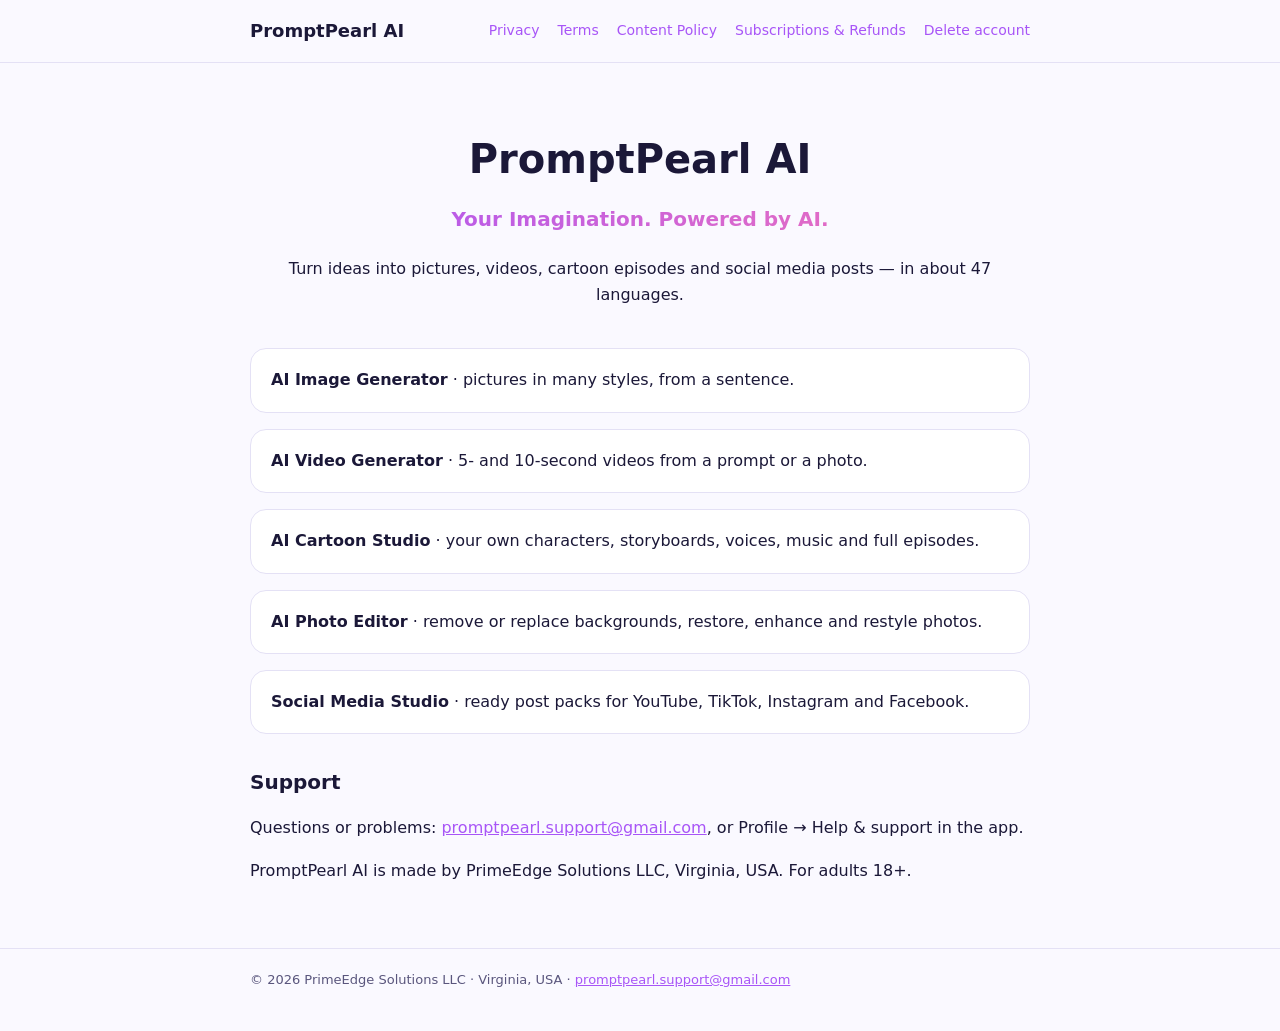
==== index.html @ a3b6987b "PromptPearl website and legal pages" ====
<!doctype html>
<html lang="en"><head><meta charset="utf-8"><meta name="viewport" content="width=device-width,initial-scale=1">
<title>Your Imagination. Powered by AI. · PromptPearl AI</title><meta name="description" content="PromptPearl AI turns your ideas into pictures, videos, cartoons and social posts.">
<link rel="stylesheet" href="style.css"></head>
<body><header><div class="wrap"><nav><a class="brand" href="index.html">PromptPearl AI</a><a href="privacy.html">Privacy</a><a href="terms.html">Terms</a><a href="content-policy.html">Content Policy</a><a href="subscriptions.html">Subscriptions & Refunds</a><a href="delete-account.html">Delete account</a></nav></div></header>
<main><div class="wrap">
<div class="hero">
<h1>PromptPearl AI</h1>
<p class="tag">Your Imagination. Powered by AI.</p>
<p>Turn ideas into pictures, videos, cartoon episodes and social media posts — in about 47 languages.</p>
</div>

<div class="card"><b>AI Image Generator</b> · pictures in many styles, from a sentence.</div>
<div class="card"><b>AI Video Generator</b> · 5- and 10-second videos from a prompt or a photo.</div>
<div class="card"><b>AI Cartoon Studio</b> · your own characters, storyboards, voices, music and full episodes.</div>
<div class="card"><b>AI Photo Editor</b> · remove or replace backgrounds, restore, enhance and restyle photos.</div>
<div class="card"><b>Social Media Studio</b> · ready post packs for YouTube, TikTok, Instagram and Facebook.</div>

<h2>Support</h2>
<p>Questions or problems: <a href="mailto:promptpearl.support@gmail.com">promptpearl.support@gmail.com</a>, or Profile → Help &amp; support in the app.</p>
<p>PromptPearl AI is made by PrimeEdge Solutions LLC, Virginia, USA. For adults 18+.</p>

</div></main>
<footer><div class="wrap">© 2026 PrimeEdge Solutions LLC · Virginia, USA · <a href="mailto:promptpearl.support@gmail.com">promptpearl.support@gmail.com</a></div></footer>
</body></html>
---- style.css ----
:root{--bg:#0d0b26;--card:#17143a;--text:#ecebf8;--muted:#b4b1d6;--accent:#a855f7;--pink:#f472b6;--line:#2b2760}
@media (prefers-color-scheme: light){:root{--bg:#faf9ff;--card:#ffffff;--text:#1b1838;--muted:#5a567d;--line:#e4e1f5}}
*{box-sizing:border-box}
body{margin:0;background:var(--bg);color:var(--text);font:16px/1.65 system-ui,-apple-system,"Segoe UI",Roboto,sans-serif}
a{color:var(--accent)}
header{border-bottom:1px solid var(--line)}
.wrap{max-width:820px;margin:0 auto;padding:0 20px}
nav{display:flex;flex-wrap:wrap;gap:6px 18px;align-items:center;padding:16px 0}
nav .brand{font-weight:800;font-size:18px;color:var(--text);text-decoration:none;margin-right:auto}
nav a{text-decoration:none;font-size:14px}
main{padding:32px 0 48px}
h1{font-size:30px;line-height:1.2;margin:0 0 6px}
h2{font-size:20px;margin:32px 0 8px}
.meta{color:var(--muted);font-size:14px;margin-bottom:24px}
.card{background:var(--card);border:1px solid var(--line);border-radius:16px;padding:18px 20px;margin:16px 0}
table{border-collapse:collapse;width:100%;font-size:14px}
th,td{text-align:left;padding:8px 10px;border-bottom:1px solid var(--line);vertical-align:top}
.hero{text-align:center;padding:40px 0 8px}
.hero h1{font-size:40px}
.tag{background:linear-gradient(90deg,var(--accent),var(--pink));-webkit-background-clip:text;background-clip:text;color:transparent;font-weight:700;font-size:20px}
footer{border-top:1px solid var(--line);color:var(--muted);font-size:13px;padding:20px 0 40px}
ul{padding-left:22px}
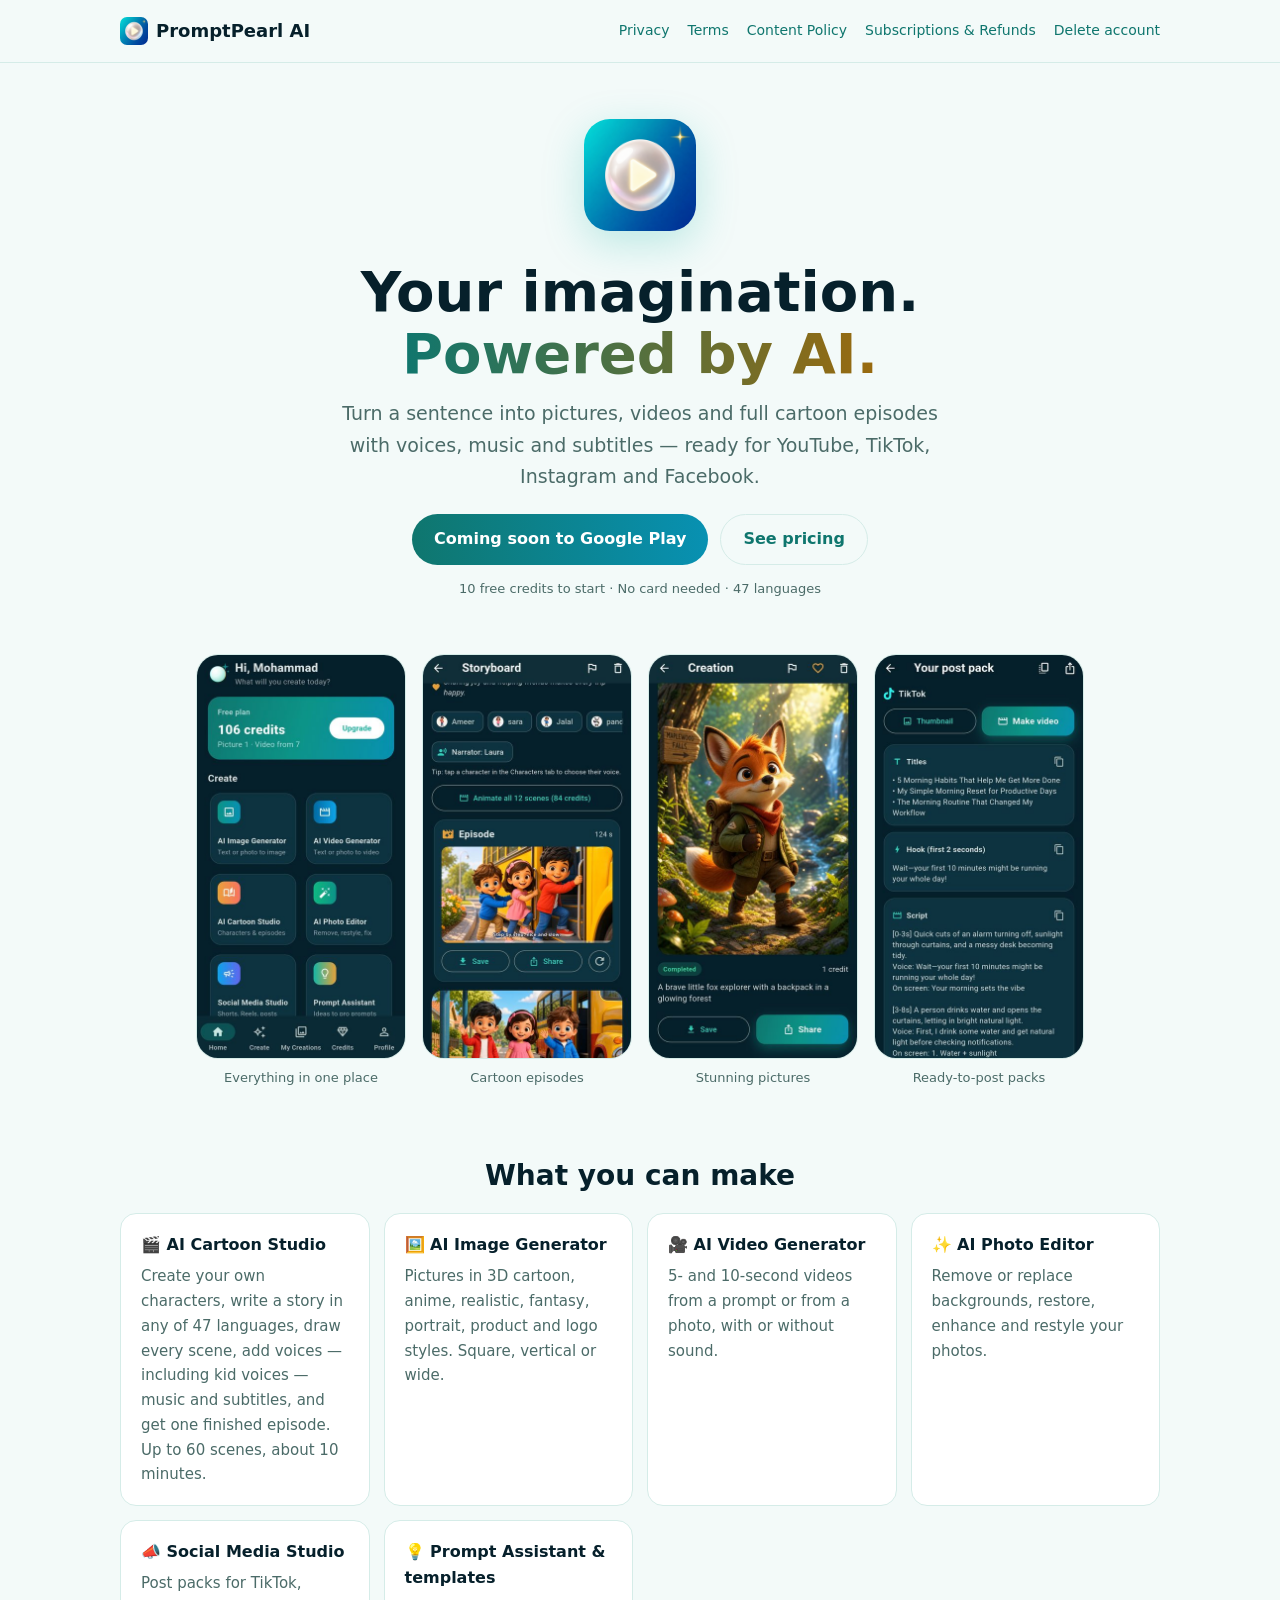
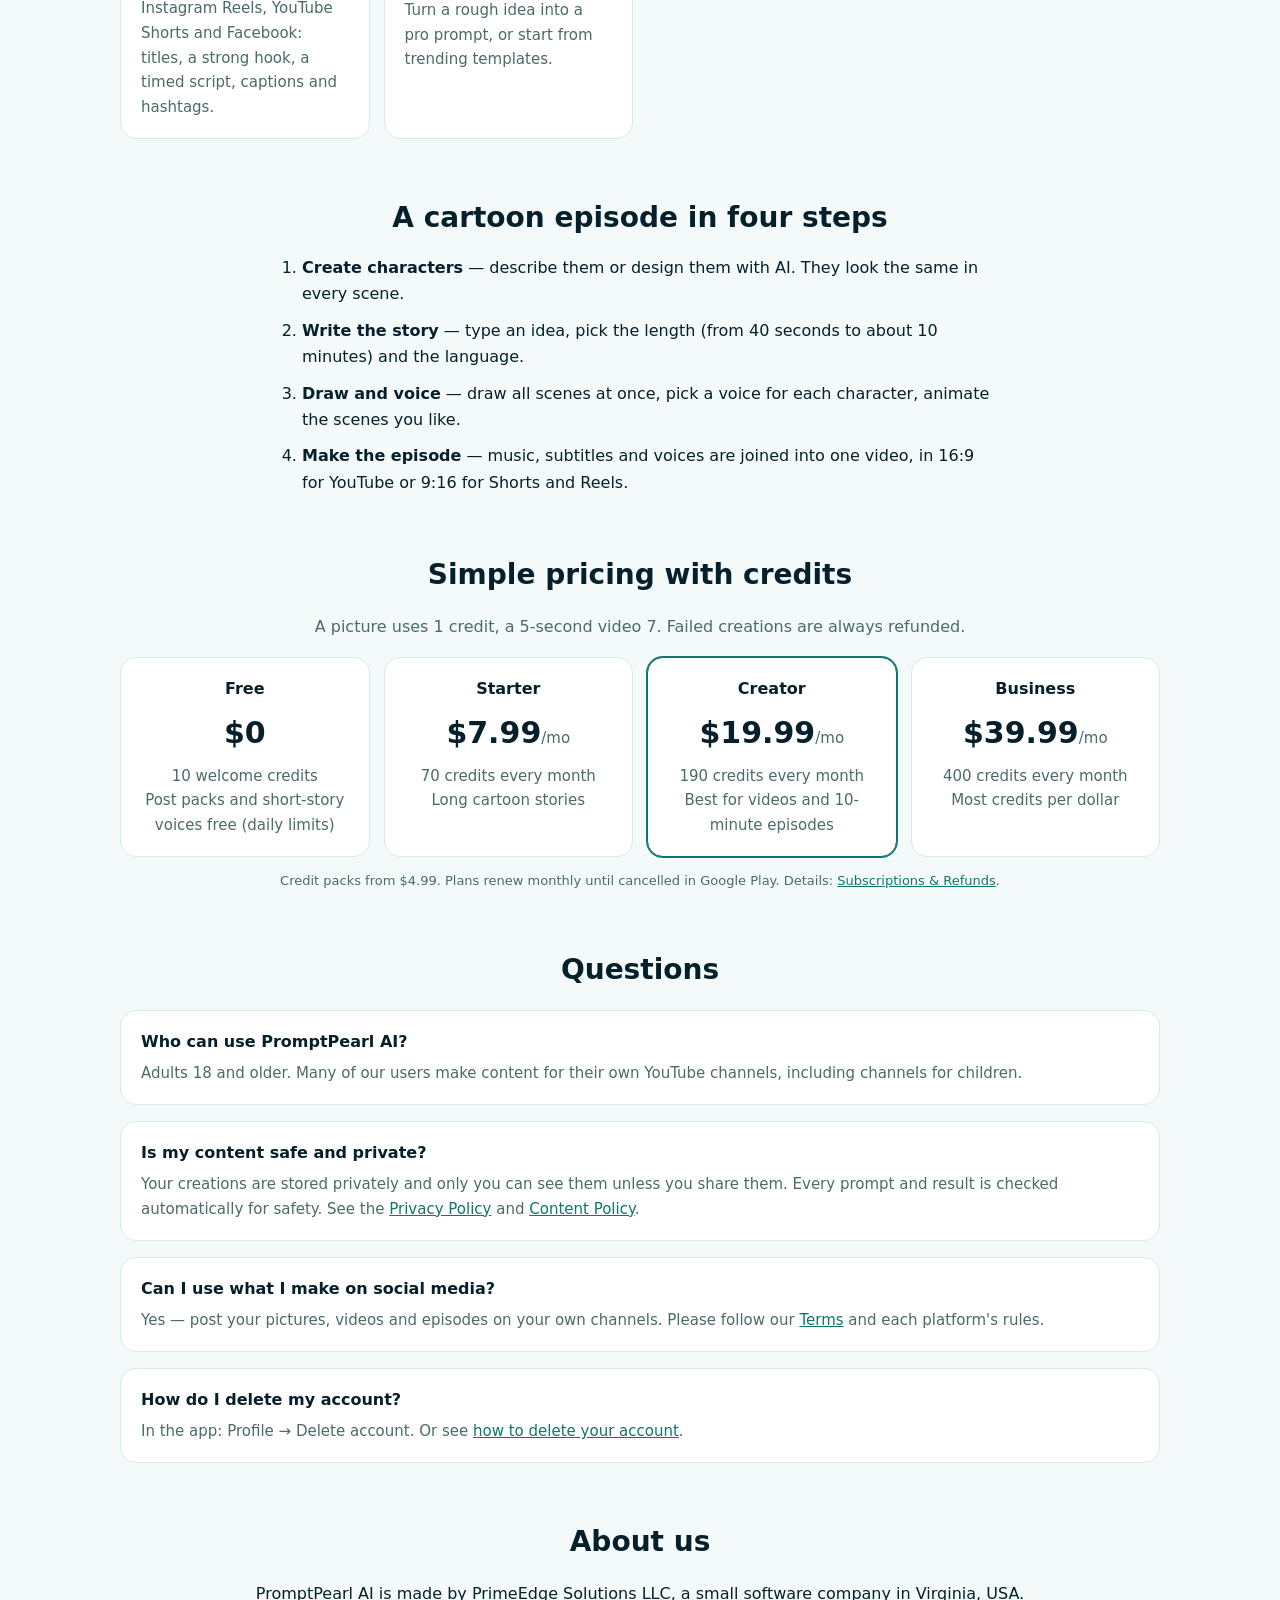
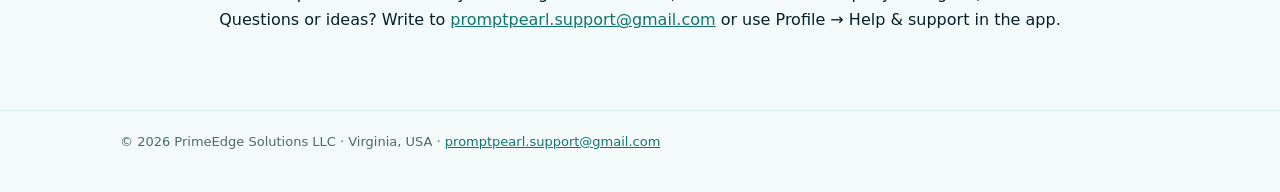
==== commit 3c768168: "New home page" ====
--- a/index.html
+++ b/index.html
@@ -1,24 +1,73 @@
 <!doctype html>
 <html lang="en"><head><meta charset="utf-8"><meta name="viewport" content="width=device-width,initial-scale=1">
-<title>Your Imagination. Powered by AI. · PromptPearl AI</title><meta name="description" content="PromptPearl AI turns your ideas into pictures, videos, cartoons and social posts.">
-<link rel="stylesheet" href="style.css"></head>
-<body><header><div class="wrap"><nav><a class="brand" href="index.html">PromptPearl AI</a><a href="privacy.html">Privacy</a><a href="terms.html">Terms</a><a href="content-policy.html">Content Policy</a><a href="subscriptions.html">Subscriptions & Refunds</a><a href="delete-account.html">Delete account</a></nav></div></header>
+<title>Pictures, videos and cartoon episodes with AI · PromptPearl AI</title><meta name="description" content="PromptPearl AI turns your ideas into pictures, videos, cartoon episodes with voices and music, and ready-to-post social media packs — in 47 languages.">
+<link rel="icon" href="img/favicon.png"><link rel="stylesheet" href="style.css"></head>
+<body class="home"><header><div class="wrap"><nav><a class="brand" href="index.html"><img src="img/favicon.png" alt="" width="28" height="28">PromptPearl AI</a><a href="privacy.html">Privacy</a><a href="terms.html">Terms</a><a href="content-policy.html">Content Policy</a><a href="subscriptions.html">Subscriptions & Refunds</a><a href="delete-account.html">Delete account</a></nav></div></header>
 <main><div class="wrap">
-<div class="hero">
-<h1>PromptPearl AI</h1>
-<p class="tag">Your Imagination. Powered by AI.</p>
-<p>Turn ideas into pictures, videos, cartoon episodes and social media posts — in about 47 languages.</p>
-</div>
+<section class="hero">
+  <img class="logo" src="img/logo.png" alt="PromptPearl AI logo" width="112" height="112">
+  <h1>Your imagination.<br><span class="tag">Powered by AI.</span></h1>
+  <p class="lead">Turn a sentence into pictures, videos and full cartoon episodes with voices, music and subtitles — ready for YouTube, TikTok, Instagram and Facebook.</p>
+  <div class="cta">
+    <span class="badge-soon">Coming soon to Google Play</span>
+    <a class="btn-ghost" href="#pricing">See pricing</a>
+  </div>
+  <p class="small">10 free credits to start · No card needed · 47 languages</p>
+</section>
 
-<div class="card"><b>AI Image Generator</b> · pictures in many styles, from a sentence.</div>
-<div class="card"><b>AI Video Generator</b> · 5- and 10-second videos from a prompt or a photo.</div>
-<div class="card"><b>AI Cartoon Studio</b> · your own characters, storyboards, voices, music and full episodes.</div>
-<div class="card"><b>AI Photo Editor</b> · remove or replace backgrounds, restore, enhance and restyle photos.</div>
-<div class="card"><b>Social Media Studio</b> · ready post packs for YouTube, TikTok, Instagram and Facebook.</div>
+<section class="shots" aria-label="App screenshots">
+  <figure><img src="img/home.jpg" alt="PromptPearl AI home screen with all creation tools" loading="lazy"><figcaption>Everything in one place</figcaption></figure>
+  <figure><img src="img/episode.jpg" alt="A finished cartoon episode with subtitles" loading="lazy"><figcaption>Cartoon episodes</figcaption></figure>
+  <figure><img src="img/creation.jpg" alt="An AI picture of a fox explorer" loading="lazy"><figcaption>Stunning pictures</figcaption></figure>
+  <figure><img src="img/social.jpg" alt="A TikTok post pack with titles, hook and script" loading="lazy"><figcaption>Ready-to-post packs</figcaption></figure>
+</section>
 
-<h2>Support</h2>
-<p>Questions or problems: <a href="mailto:promptpearl.support@gmail.com">promptpearl.support@gmail.com</a>, or Profile → Help &amp; support in the app.</p>
-<p>PromptPearl AI is made by PrimeEdge Solutions LLC, Virginia, USA. For adults 18+.</p>
+<section>
+  <h2 class="center">What you can make</h2>
+  <div class="grid">
+    <div class="card feat"><b>🎬 AI Cartoon Studio</b><p>Create your own characters, write a story in any of 47 languages, draw every scene, add voices — including kid voices — music and subtitles, and get one finished episode. Up to 60 scenes, about 10 minutes.</p></div>
+    <div class="card feat"><b>🖼️ AI Image Generator</b><p>Pictures in 3D cartoon, anime, realistic, fantasy, portrait, product and logo styles. Square, vertical or wide.</p></div>
+    <div class="card feat"><b>🎥 AI Video Generator</b><p>5- and 10-second videos from a prompt or from a photo, with or without sound.</p></div>
+    <div class="card feat"><b>✨ AI Photo Editor</b><p>Remove or replace backgrounds, restore, enhance and restyle your photos.</p></div>
+    <div class="card feat"><b>📣 Social Media Studio</b><p>Post packs for TikTok, Instagram Reels, YouTube Shorts and Facebook: titles, a strong hook, a timed script, captions and hashtags.</p></div>
+    <div class="card feat"><b>💡 Prompt Assistant & templates</b><p>Turn a rough idea into a pro prompt, or start from trending templates.</p></div>
+  </div>
+</section>
+
+<section>
+  <h2 class="center">A cartoon episode in four steps</h2>
+  <ol class="steps">
+    <li><b>Create characters</b> — describe them or design them with AI. They look the same in every scene.</li>
+    <li><b>Write the story</b> — type an idea, pick the length (from 40 seconds to about 10 minutes) and the language.</li>
+    <li><b>Draw and voice</b> — draw all scenes at once, pick a voice for each character, animate the scenes you like.</li>
+    <li><b>Make the episode</b> — music, subtitles and voices are joined into one video, in 16:9 for YouTube or 9:16 for Shorts and Reels.</li>
+  </ol>
+</section>
+
+<section id="pricing">
+  <h2 class="center">Simple pricing with credits</h2>
+  <p class="center muted">A picture uses 1 credit, a 5-second video 7. Failed creations are always refunded.</p>
+  <div class="grid prices">
+    <div class="card price"><b>Free</b><div class="amount">$0</div><p>10 welcome credits<br>Post packs and short-story voices free (daily limits)</p></div>
+    <div class="card price"><b>Starter</b><div class="amount">$7.99<span>/mo</span></div><p>70 credits every month<br>Long cartoon stories</p></div>
+    <div class="card price best"><b>Creator</b><div class="amount">$19.99<span>/mo</span></div><p>190 credits every month<br>Best for videos and 10-minute episodes</p></div>
+    <div class="card price"><b>Business</b><div class="amount">$39.99<span>/mo</span></div><p>400 credits every month<br>Most credits per dollar</p></div>
+  </div>
+  <p class="center small">Credit packs from $4.99. Plans renew monthly until cancelled in Google Play. Details: <a href="subscriptions.html">Subscriptions &amp; Refunds</a>.</p>
+</section>
+
+<section>
+  <h2 class="center">Questions</h2>
+  <div class="card"><b>Who can use PromptPearl AI?</b><p>Adults 18 and older. Many of our users make content for their own YouTube channels, including channels for children.</p></div>
+  <div class="card"><b>Is my content safe and private?</b><p>Your creations are stored privately and only you can see them unless you share them. Every prompt and result is checked automatically for safety. See the <a href="privacy.html">Privacy Policy</a> and <a href="content-policy.html">Content Policy</a>.</p></div>
+  <div class="card"><b>Can I use what I make on social media?</b><p>Yes — post your pictures, videos and episodes on your own channels. Please follow our <a href="terms.html">Terms</a> and each platform's rules.</p></div>
+  <div class="card"><b>How do I delete my account?</b><p>In the app: Profile → Delete account. Or see <a href="delete-account.html">how to delete your account</a>.</p></div>
+</section>
+
+<section class="about">
+  <h2 class="center">About us</h2>
+  <p class="center">PromptPearl AI is made by PrimeEdge Solutions LLC, a small software company in Virginia, USA.<br>Questions or ideas? Write to <a href="mailto:promptpearl.support@gmail.com">promptpearl.support@gmail.com</a> or use Profile → Help &amp; support in the app.</p>
+</section>
 
 </div></main>
 <footer><div class="wrap">© 2026 PrimeEdge Solutions LLC · Virginia, USA · <a href="mailto:promptpearl.support@gmail.com">promptpearl.support@gmail.com</a></div></footer>
--- a/style.css
+++ b/style.css
@@ -1,5 +1,5 @@
-:root{--bg:#0d0b26;--card:#17143a;--text:#ecebf8;--muted:#b4b1d6;--accent:#a855f7;--pink:#f472b6;--line:#2b2760}
-@media (prefers-color-scheme: light){:root{--bg:#faf9ff;--card:#ffffff;--text:#1b1838;--muted:#5a567d;--line:#e4e1f5}}
+:root{--bg:#06202b;--card:#0d3340;--text:#effbf8;--muted:#a9cbc6;--accent:#2dd4bf;--pink:#e9a23b;--line:#174452}
+@media (prefers-color-scheme: light){:root{--bg:#f3faf9;--card:#ffffff;--text:#06202b;--muted:#4b6b68;--accent:#0f766e;--pink:#9a6a0e;--line:#d5ece8}}
 *{box-sizing:border-box}
 body{margin:0;background:var(--bg);color:var(--text);font:16px/1.65 system-ui,-apple-system,"Segoe UI",Roboto,sans-serif}
 a{color:var(--accent)}
@@ -15,8 +15,37 @@
 .card{background:var(--card);border:1px solid var(--line);border-radius:16px;padding:18px 20px;margin:16px 0}
 table{border-collapse:collapse;width:100%;font-size:14px}
 th,td{text-align:left;padding:8px 10px;border-bottom:1px solid var(--line);vertical-align:top}
-.hero{text-align:center;padding:40px 0 8px}
-.hero h1{font-size:40px}
 .tag{background:linear-gradient(90deg,var(--accent),var(--pink));-webkit-background-clip:text;background-clip:text;color:transparent;font-weight:700;font-size:20px}
 footer{border-top:1px solid var(--line);color:var(--muted);font-size:13px;padding:20px 0 40px}
 ul{padding-left:22px}
+nav .brand{display:inline-flex;align-items:center;gap:8px}
+nav .brand img{border-radius:7px}
+.home .wrap{max-width:1080px}
+.home main{padding-top:8px}
+.hero{text-align:center;padding:48px 0 24px}
+.hero .logo{border-radius:26px;box-shadow:0 12px 40px rgba(20,184,166,.25)}
+.hero h1{font-size:clamp(34px,6vw,56px);line-height:1.1;margin:22px 0 14px}
+.hero .tag{font-size:inherit}
+.lead{font-size:19px;color:var(--muted);max-width:640px;margin:0 auto 22px}
+.cta{display:flex;gap:12px;justify-content:center;flex-wrap:wrap;margin-bottom:10px}
+.badge-soon{background:linear-gradient(90deg,#0f766e,#0891b2);color:#fff;font-weight:700;padding:12px 22px;border-radius:999px}
+.btn-ghost{border:1px solid var(--line);padding:11px 22px;border-radius:999px;text-decoration:none;font-weight:600}
+.small{font-size:13px;color:var(--muted)}
+.muted{color:var(--muted)}
+.center{text-align:center}
+.shots{display:flex;gap:16px;overflow-x:auto;padding:18px 4px 8px;scroll-snap-type:x mandatory;justify-content:safe center}
+.shots figure{margin:0;flex:0 0 210px;scroll-snap-align:center;text-align:center}
+.shots img{width:100%;border-radius:22px;border:1px solid var(--line);display:block}
+.shots figcaption{font-size:13px;color:var(--muted);margin-top:8px}
+.home h2{font-size:28px;margin:56px 0 14px}
+.grid{display:grid;grid-template-columns:repeat(auto-fit,minmax(240px,1fr));gap:14px}
+.grid .card{margin:0}
+.feat p,.price p,.card p{margin:6px 0 0;color:var(--muted);font-size:15px}
+.steps{max-width:720px;margin:0 auto;padding-left:22px}
+.steps li{margin:10px 0}
+.price{text-align:center}
+.price .amount{font-size:30px;font-weight:800;margin:6px 0}
+.price .amount span{font-size:15px;color:var(--muted);font-weight:500}
+.price.best{border-color:var(--accent);box-shadow:0 0 0 1px var(--accent)}
+.about{padding-bottom:12px}
+@media (max-width:600px){.home h2{font-size:23px}.lead{font-size:17px}}
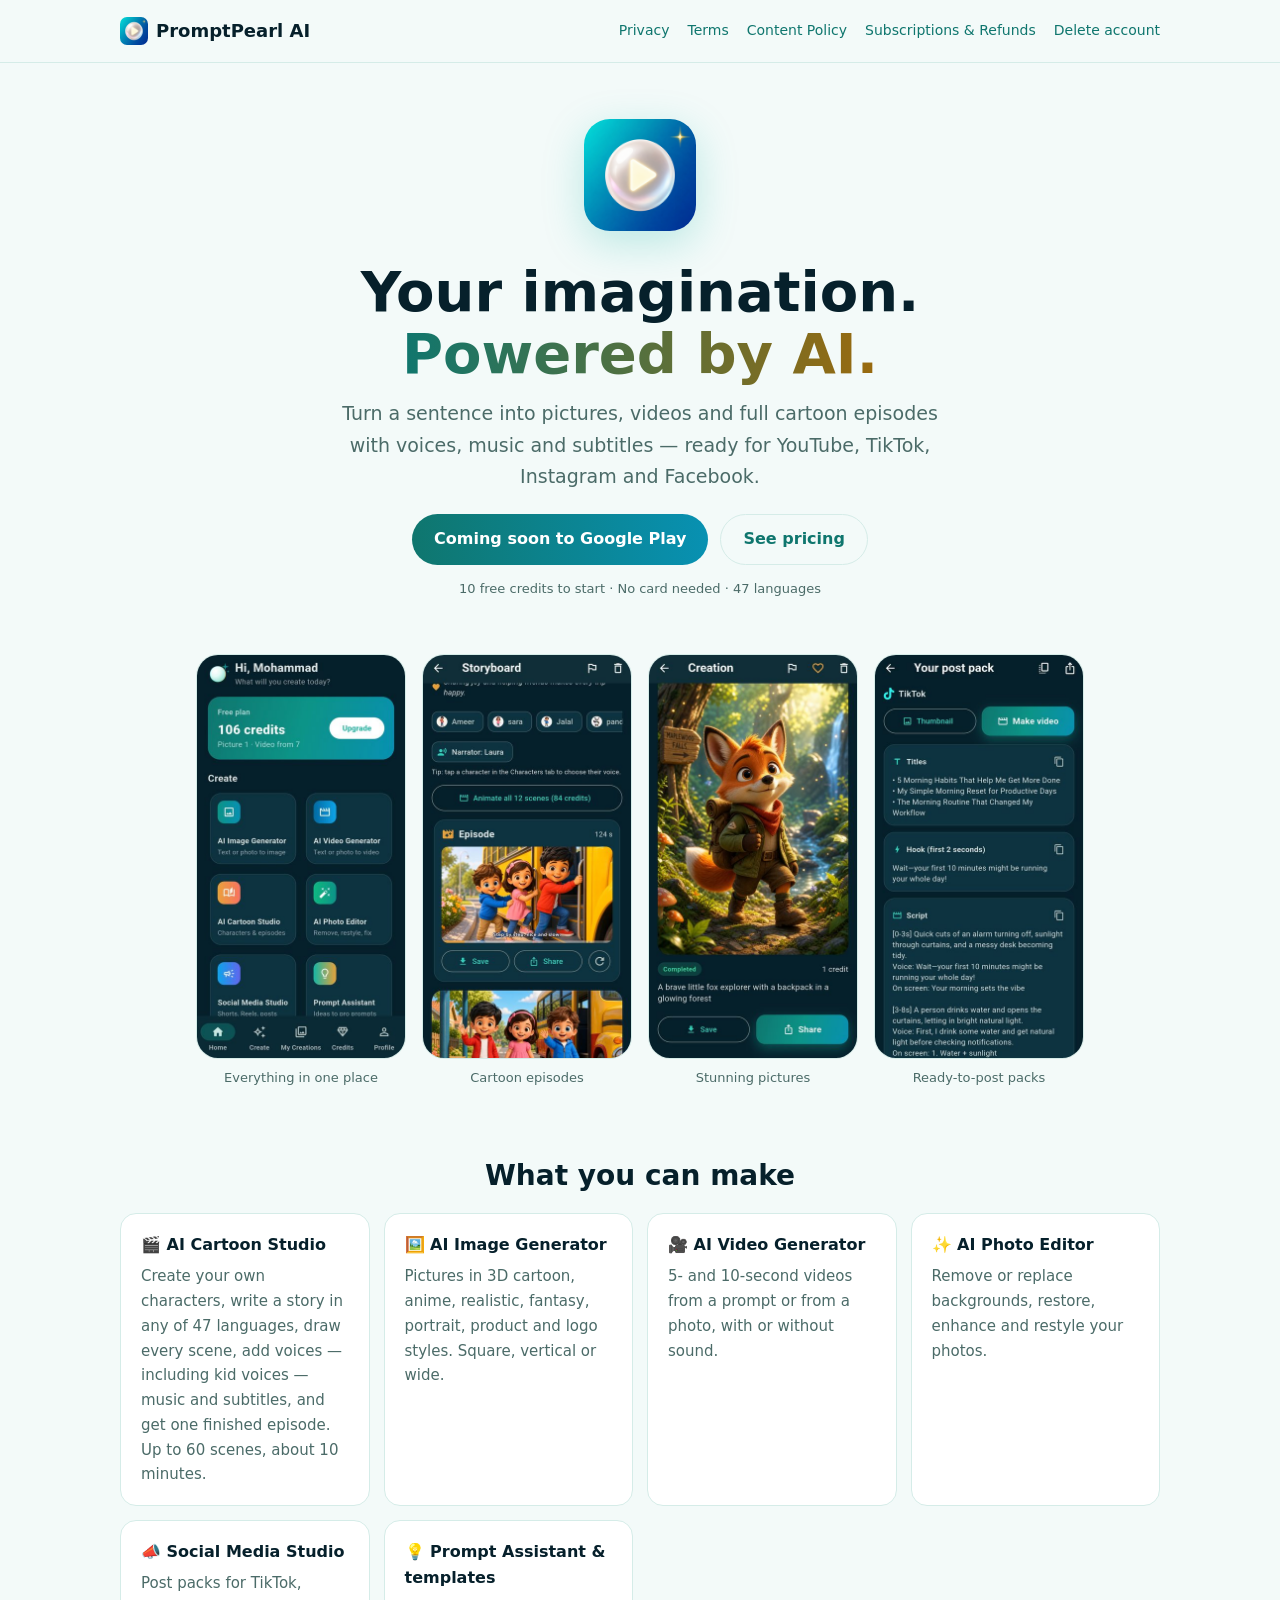
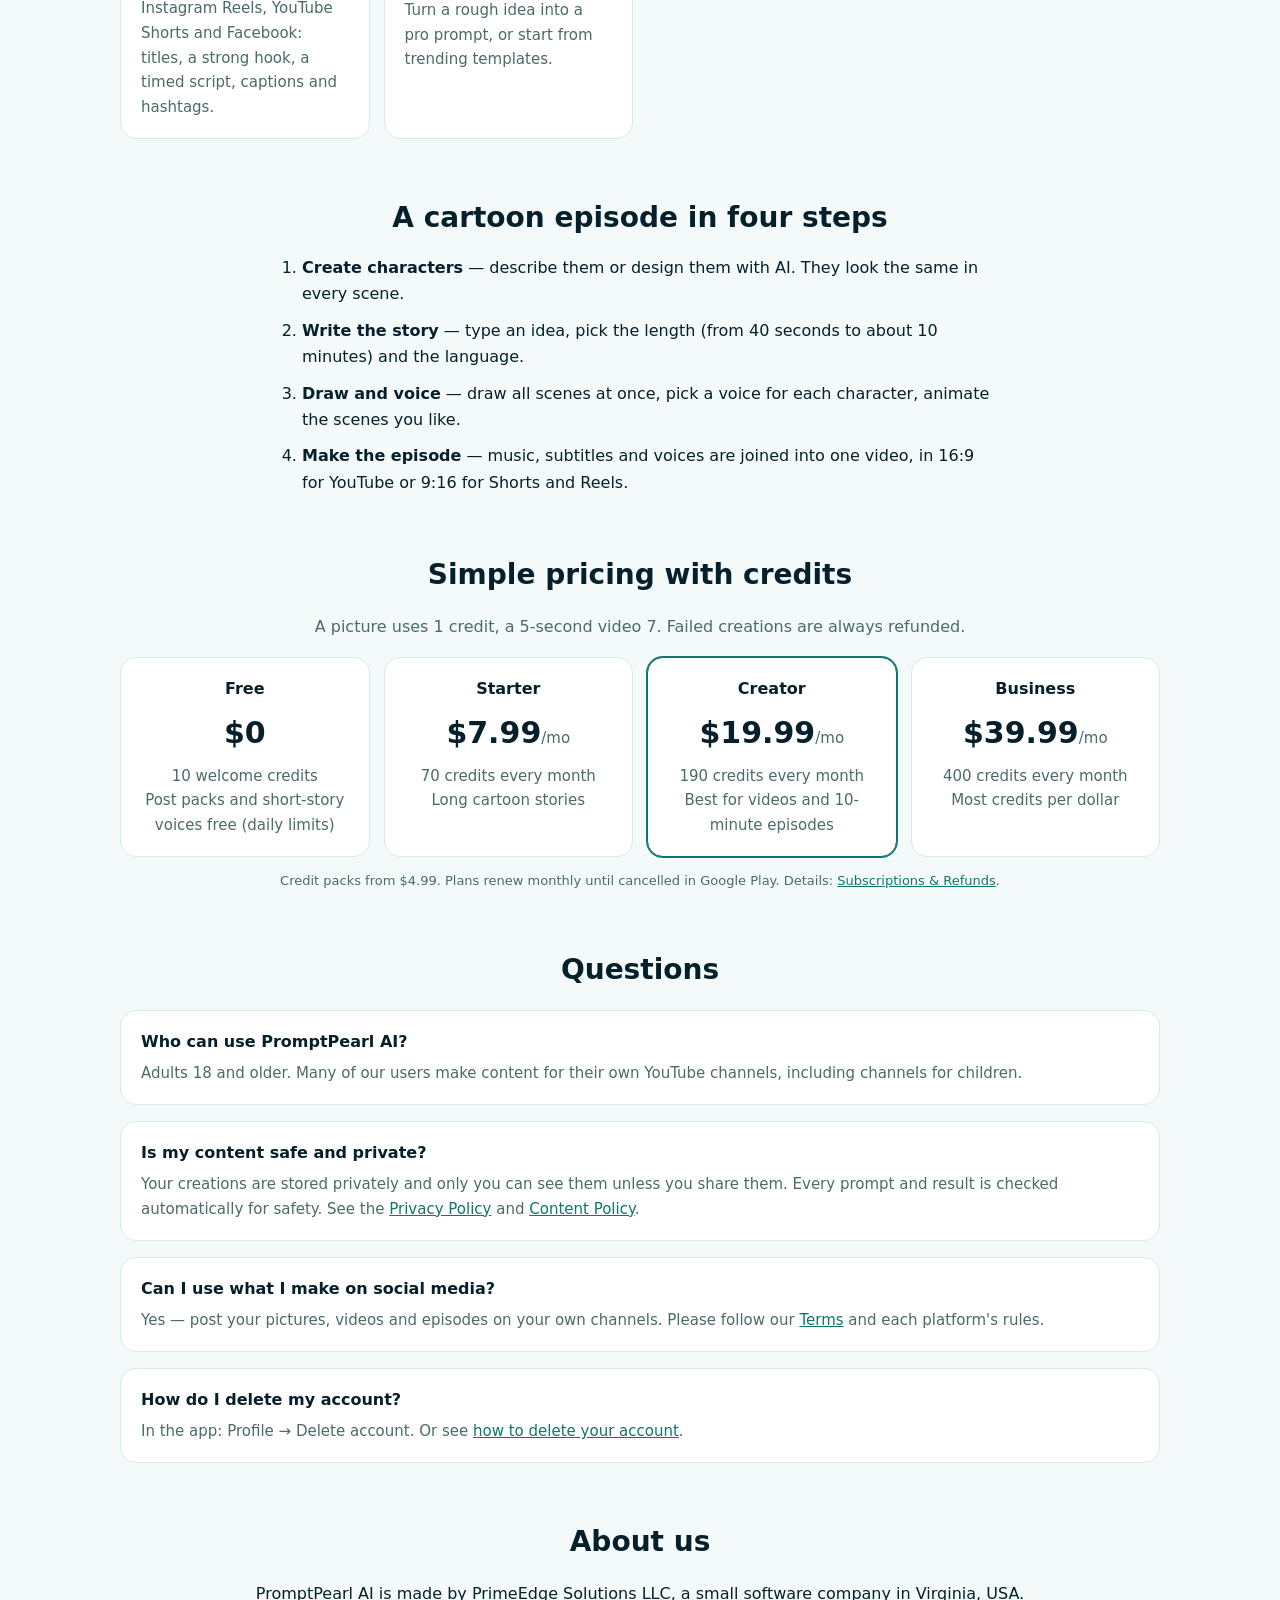
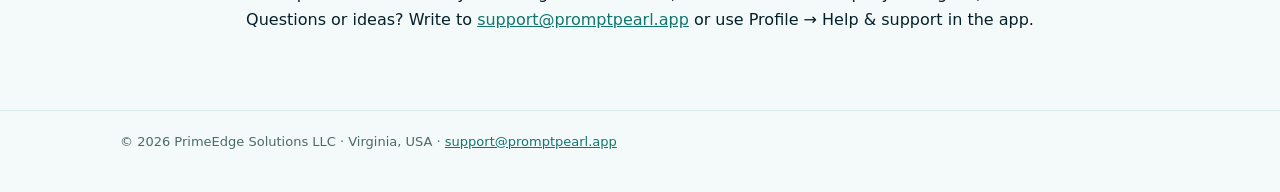
==== commit 441acd58: "Support email: support@promptpearl.app" ====
--- a/index.html
+++ b/index.html
@@ -66,9 +66,9 @@
 
 <section class="about">
   <h2 class="center">About us</h2>
-  <p class="center">PromptPearl AI is made by PrimeEdge Solutions LLC, a small software company in Virginia, USA.<br>Questions or ideas? Write to <a href="mailto:promptpearl.support@gmail.com">promptpearl.support@gmail.com</a> or use Profile → Help &amp; support in the app.</p>
+  <p class="center">PromptPearl AI is made by PrimeEdge Solutions LLC, a small software company in Virginia, USA.<br>Questions or ideas? Write to <a href="mailto:support@promptpearl.app">support@promptpearl.app</a> or use Profile → Help &amp; support in the app.</p>
 </section>
 
 </div></main>
-<footer><div class="wrap">© 2026 PrimeEdge Solutions LLC · Virginia, USA · <a href="mailto:promptpearl.support@gmail.com">promptpearl.support@gmail.com</a></div></footer>
+<footer><div class="wrap">© 2026 PrimeEdge Solutions LLC · Virginia, USA · <a href="mailto:support@promptpearl.app">support@promptpearl.app</a></div></footer>
 </body></html>
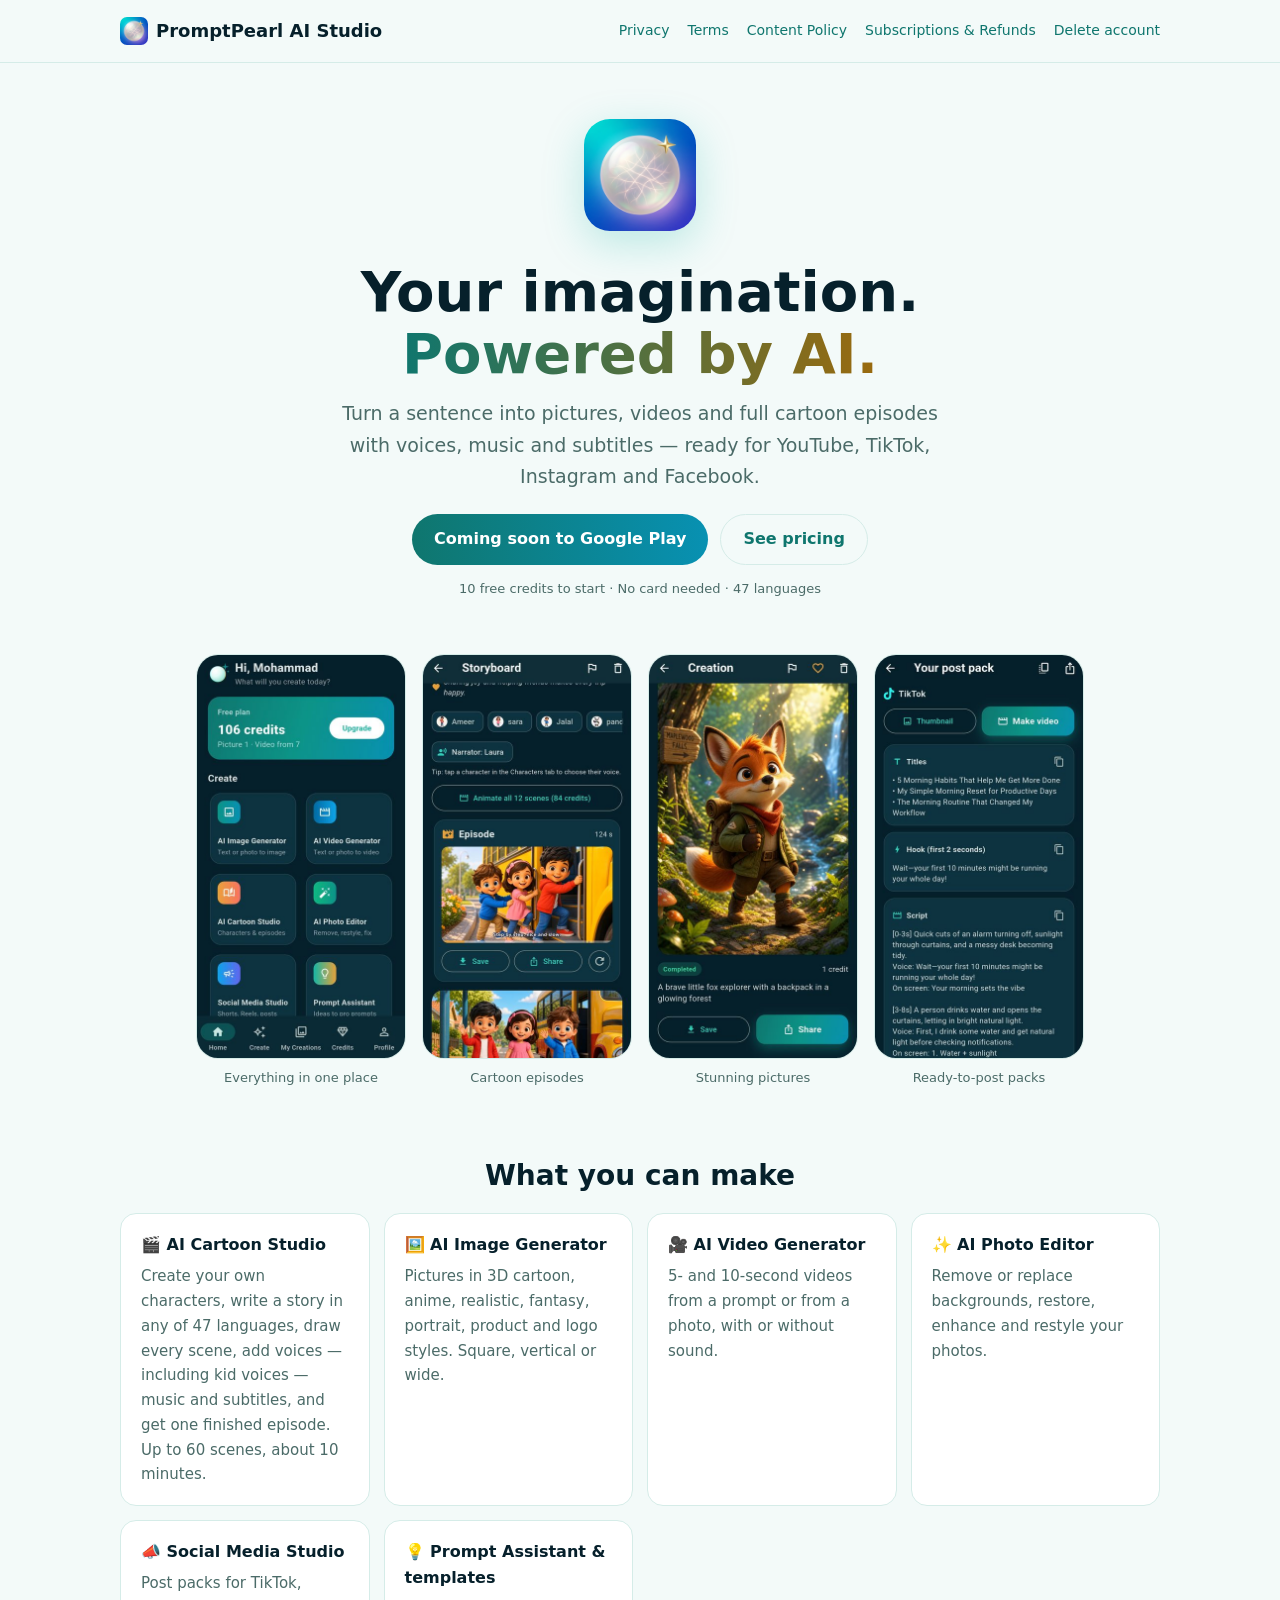
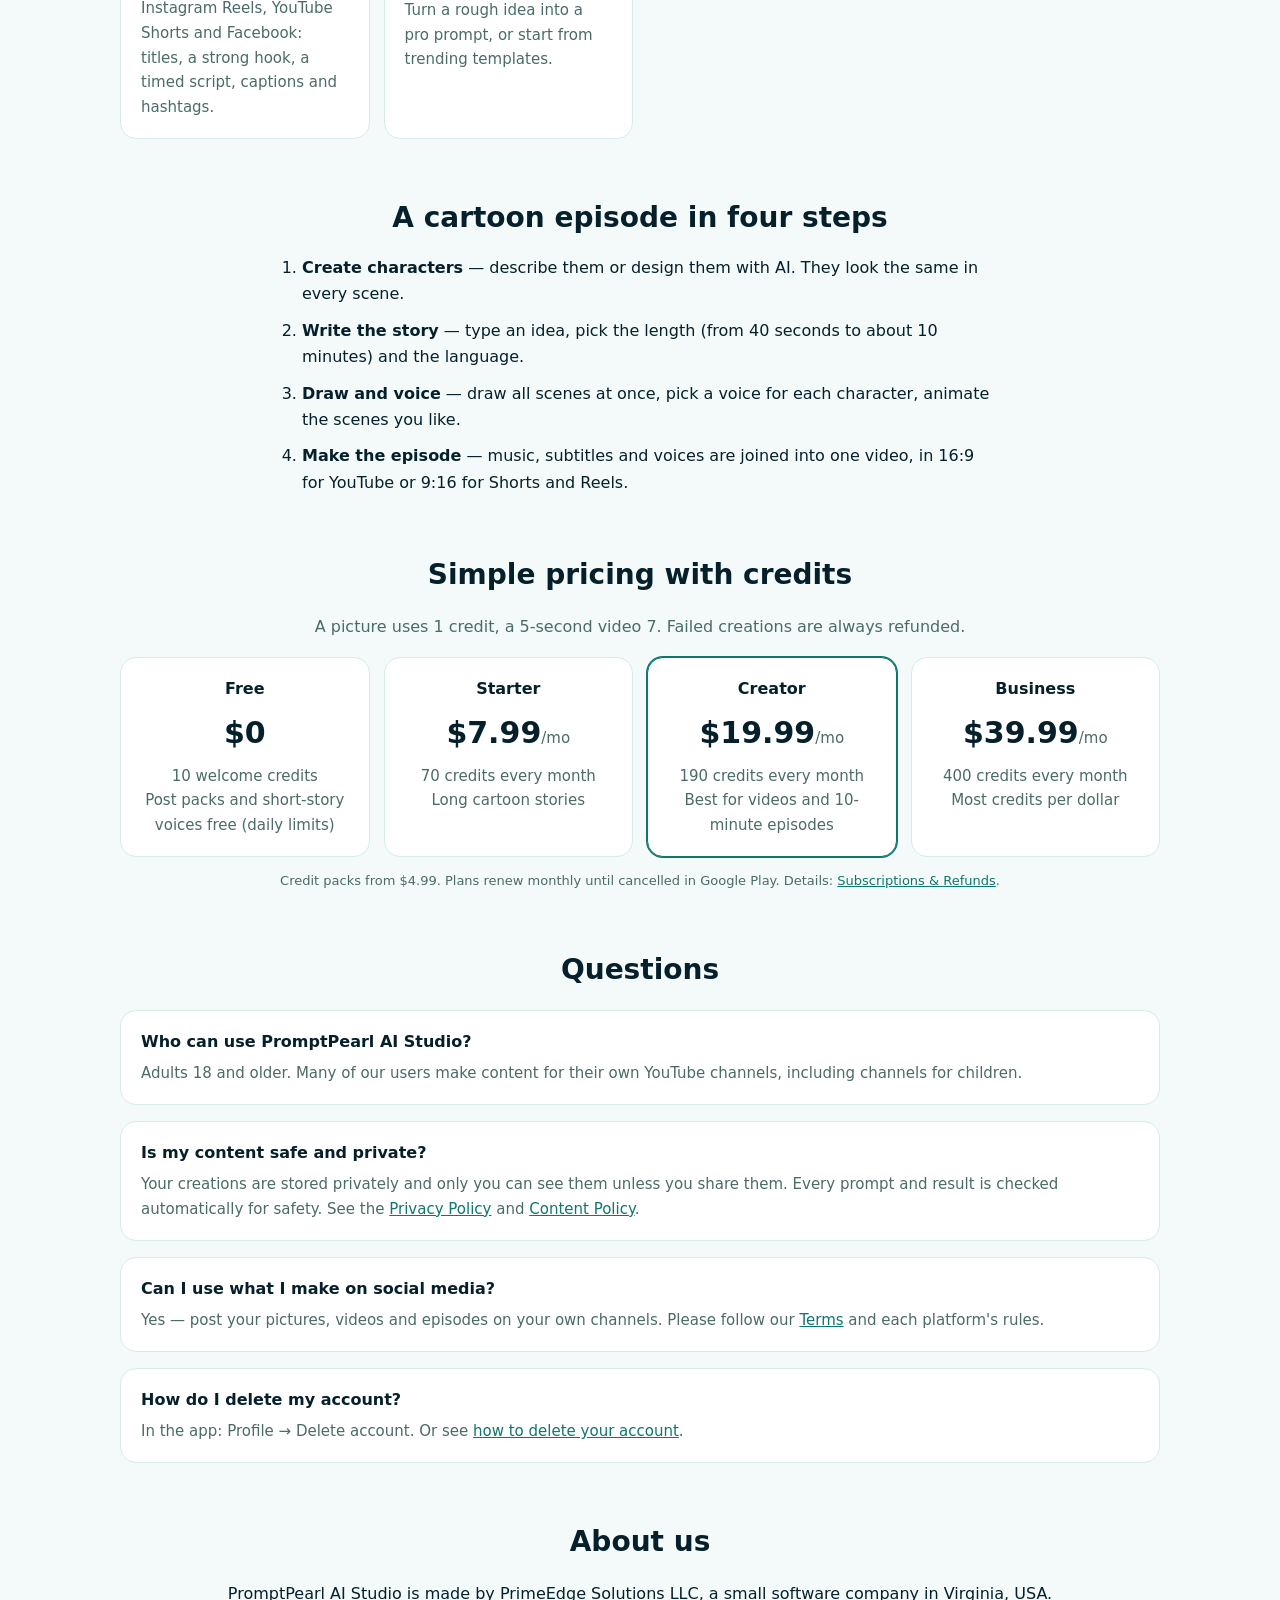
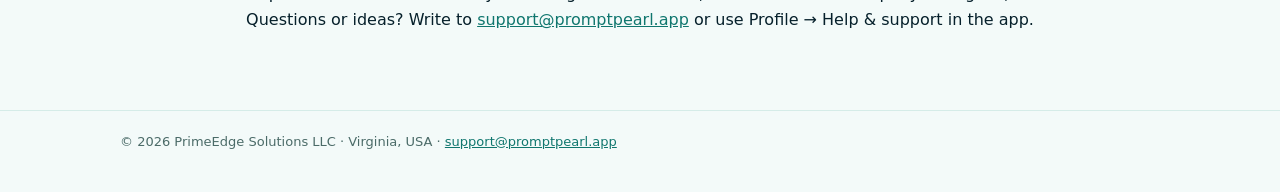
==== commit 5052e9d9: "Name: PromptPearl AI Studio" ====
--- a/index.html
+++ b/index.html
@@ -1,11 +1,11 @@
 <!doctype html>
 <html lang="en"><head><meta charset="utf-8"><meta name="viewport" content="width=device-width,initial-scale=1">
-<title>Pictures, videos and cartoon episodes with AI · PromptPearl AI</title><meta name="description" content="PromptPearl AI turns your ideas into pictures, videos, cartoon episodes with voices and music, and ready-to-post social media packs — in 47 languages.">
+<title>Pictures, videos and cartoon episodes with AI · PromptPearl AI Studio</title><meta name="description" content="PromptPearl AI Studio turns your ideas into pictures, videos, cartoon episodes with voices and music, and ready-to-post social media packs — in 47 languages.">
 <link rel="icon" href="img/favicon.png"><link rel="stylesheet" href="style.css"></head>
-<body class="home"><header><div class="wrap"><nav><a class="brand" href="index.html"><img src="img/favicon.png" alt="" width="28" height="28">PromptPearl AI</a><a href="privacy.html">Privacy</a><a href="terms.html">Terms</a><a href="content-policy.html">Content Policy</a><a href="subscriptions.html">Subscriptions & Refunds</a><a href="delete-account.html">Delete account</a></nav></div></header>
+<body class="home"><header><div class="wrap"><nav><a class="brand" href="index.html"><img src="img/favicon.png" alt="" width="28" height="28">PromptPearl AI Studio</a><a href="privacy.html">Privacy</a><a href="terms.html">Terms</a><a href="content-policy.html">Content Policy</a><a href="subscriptions.html">Subscriptions & Refunds</a><a href="delete-account.html">Delete account</a></nav></div></header>
 <main><div class="wrap">
 <section class="hero">
-  <img class="logo" src="img/logo.png" alt="PromptPearl AI logo" width="112" height="112">
+  <img class="logo" src="img/logo.png" alt="PromptPearl AI Studio logo" width="112" height="112">
   <h1>Your imagination.<br><span class="tag">Powered by AI.</span></h1>
   <p class="lead">Turn a sentence into pictures, videos and full cartoon episodes with voices, music and subtitles — ready for YouTube, TikTok, Instagram and Facebook.</p>
   <div class="cta">
@@ -16,7 +16,7 @@
 </section>
 
 <section class="shots" aria-label="App screenshots">
-  <figure><img src="img/home.jpg" alt="PromptPearl AI home screen with all creation tools" loading="lazy"><figcaption>Everything in one place</figcaption></figure>
+  <figure><img src="img/home.jpg" alt="PromptPearl AI Studio home screen with all creation tools" loading="lazy"><figcaption>Everything in one place</figcaption></figure>
   <figure><img src="img/episode.jpg" alt="A finished cartoon episode with subtitles" loading="lazy"><figcaption>Cartoon episodes</figcaption></figure>
   <figure><img src="img/creation.jpg" alt="An AI picture of a fox explorer" loading="lazy"><figcaption>Stunning pictures</figcaption></figure>
   <figure><img src="img/social.jpg" alt="A TikTok post pack with titles, hook and script" loading="lazy"><figcaption>Ready-to-post packs</figcaption></figure>
@@ -58,7 +58,7 @@
 
 <section>
   <h2 class="center">Questions</h2>
-  <div class="card"><b>Who can use PromptPearl AI?</b><p>Adults 18 and older. Many of our users make content for their own YouTube channels, including channels for children.</p></div>
+  <div class="card"><b>Who can use PromptPearl AI Studio?</b><p>Adults 18 and older. Many of our users make content for their own YouTube channels, including channels for children.</p></div>
   <div class="card"><b>Is my content safe and private?</b><p>Your creations are stored privately and only you can see them unless you share them. Every prompt and result is checked automatically for safety. See the <a href="privacy.html">Privacy Policy</a> and <a href="content-policy.html">Content Policy</a>.</p></div>
   <div class="card"><b>Can I use what I make on social media?</b><p>Yes — post your pictures, videos and episodes on your own channels. Please follow our <a href="terms.html">Terms</a> and each platform's rules.</p></div>
   <div class="card"><b>How do I delete my account?</b><p>In the app: Profile → Delete account. Or see <a href="delete-account.html">how to delete your account</a>.</p></div>
@@ -66,7 +66,7 @@
 
 <section class="about">
   <h2 class="center">About us</h2>
-  <p class="center">PromptPearl AI is made by PrimeEdge Solutions LLC, a small software company in Virginia, USA.<br>Questions or ideas? Write to <a href="mailto:support@promptpearl.app">support@promptpearl.app</a> or use Profile → Help &amp; support in the app.</p>
+  <p class="center">PromptPearl AI Studio is made by PrimeEdge Solutions LLC, a small software company in Virginia, USA.<br>Questions or ideas? Write to <a href="mailto:support@promptpearl.app">support@promptpearl.app</a> or use Profile → Help &amp; support in the app.</p>
 </section>
 
 </div></main>
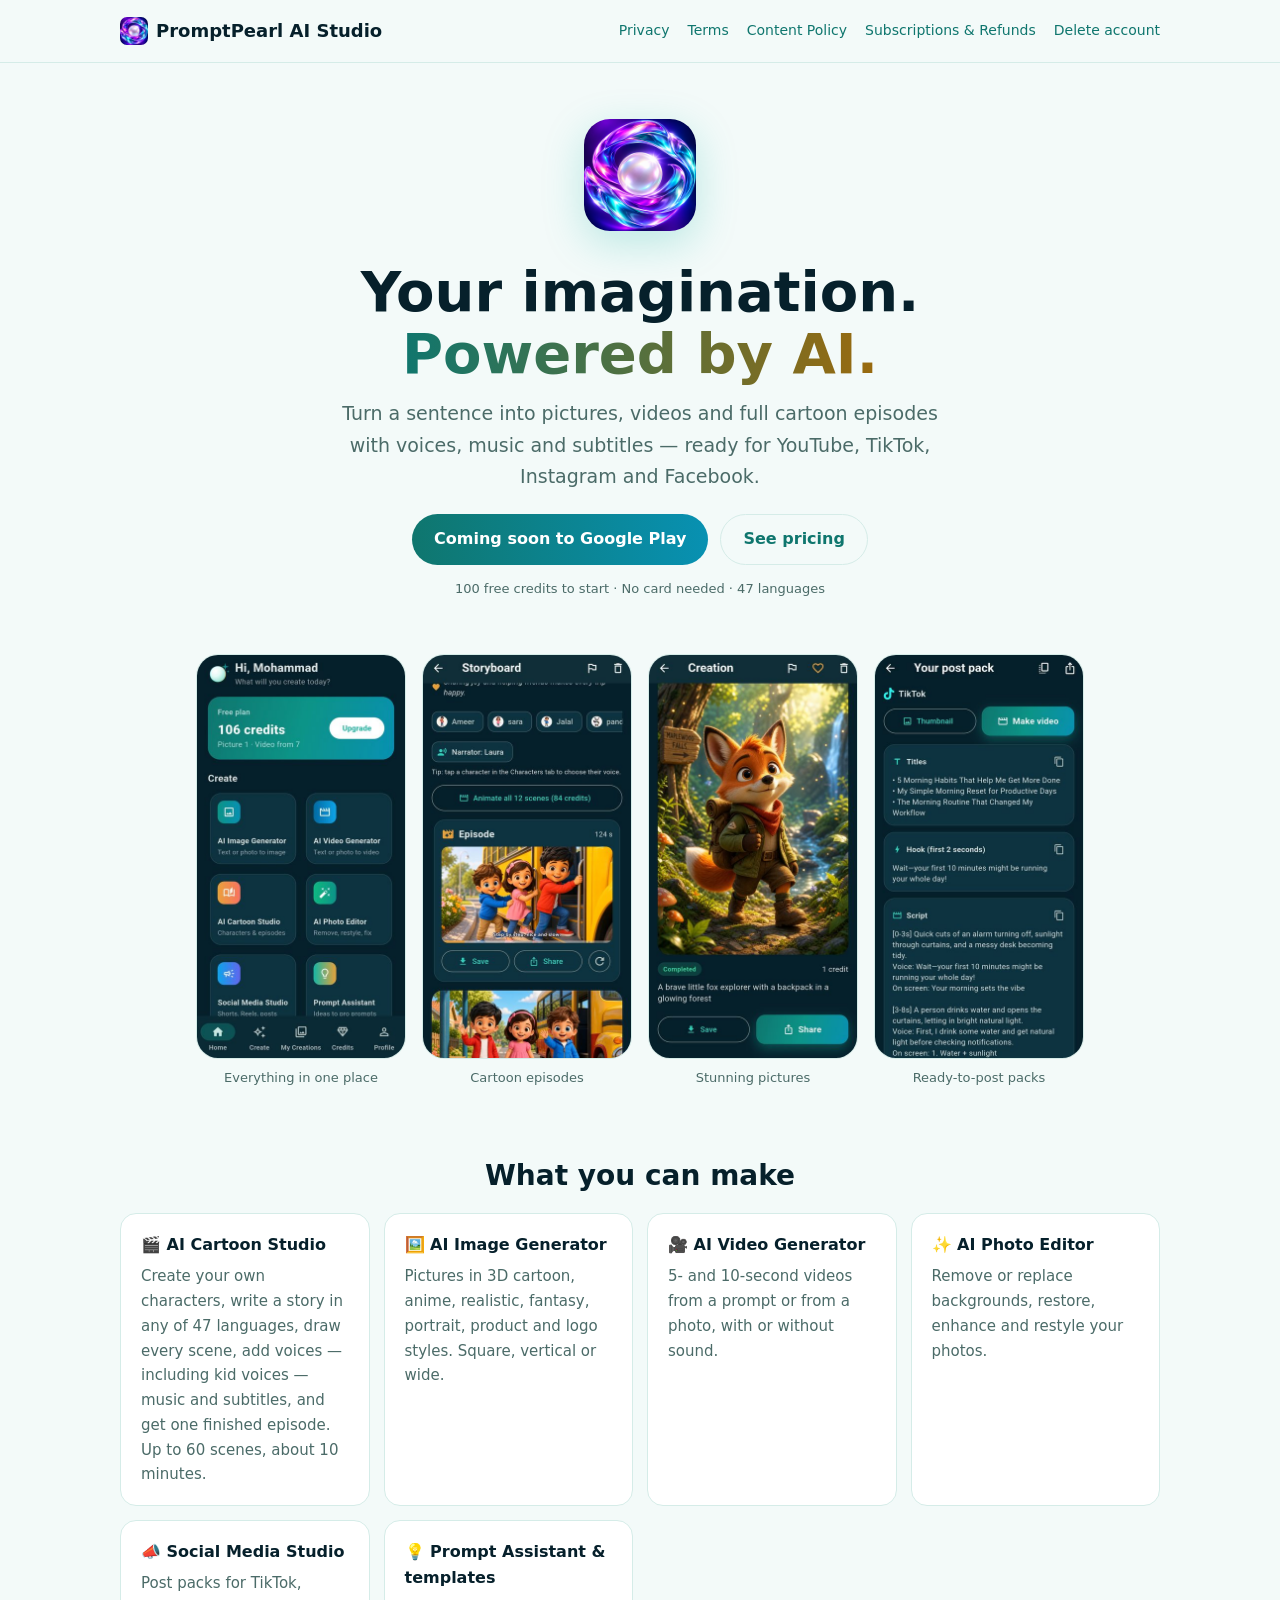
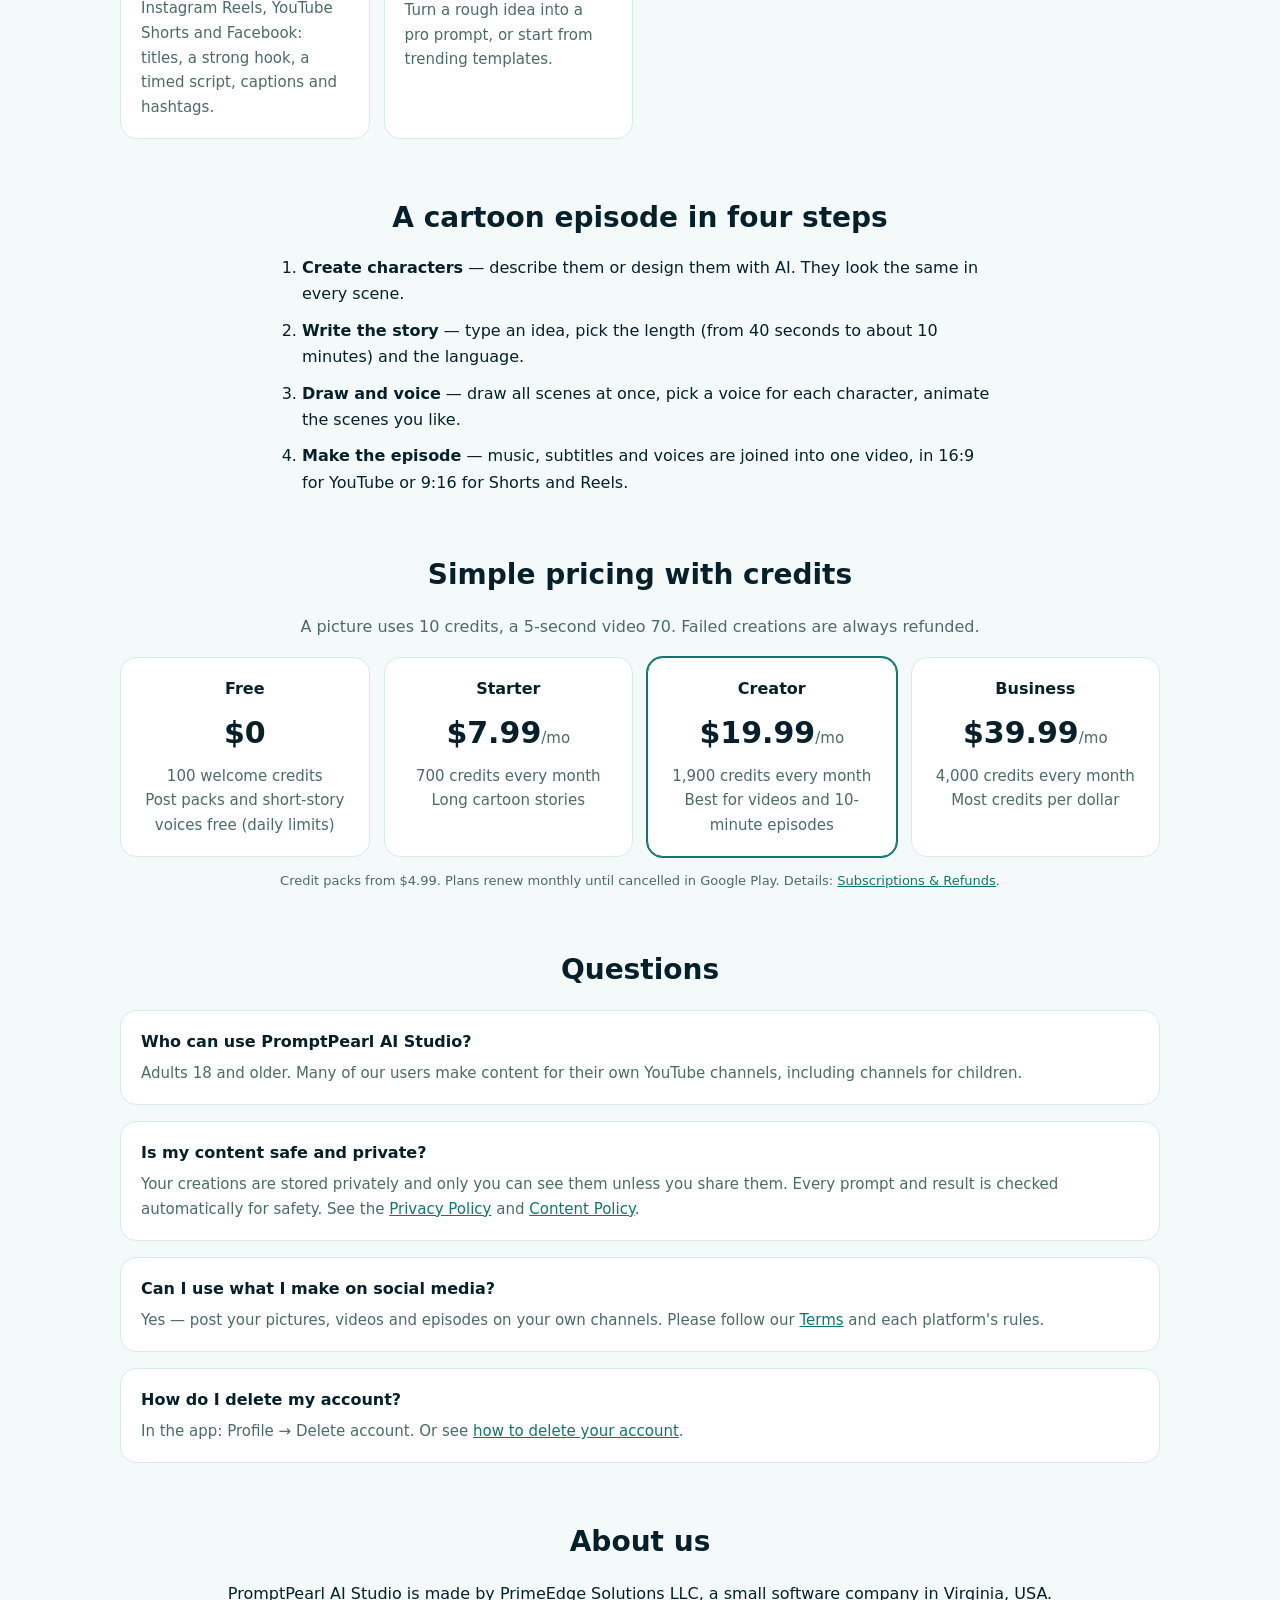
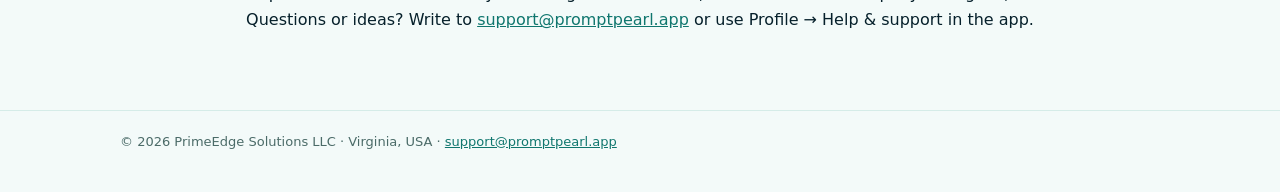
==== commit f318d07a: "Credits x10 on website and web app" ====
--- a/index.html
+++ b/index.html
@@ -12,7 +12,7 @@
     <span class="badge-soon">Coming soon to Google Play</span>
     <a class="btn-ghost" href="#pricing">See pricing</a>
   </div>
-  <p class="small">10 free credits to start · No card needed · 47 languages</p>
+  <p class="small">100 free credits to start · No card needed · 47 languages</p>
 </section>
 
 <section class="shots" aria-label="App screenshots">
@@ -46,12 +46,12 @@
 
 <section id="pricing">
   <h2 class="center">Simple pricing with credits</h2>
-  <p class="center muted">A picture uses 1 credit, a 5-second video 7. Failed creations are always refunded.</p>
+  <p class="center muted">A picture uses 10 credits, a 5-second video 70. Failed creations are always refunded.</p>
   <div class="grid prices">
-    <div class="card price"><b>Free</b><div class="amount">$0</div><p>10 welcome credits<br>Post packs and short-story voices free (daily limits)</p></div>
-    <div class="card price"><b>Starter</b><div class="amount">$7.99<span>/mo</span></div><p>70 credits every month<br>Long cartoon stories</p></div>
-    <div class="card price best"><b>Creator</b><div class="amount">$19.99<span>/mo</span></div><p>190 credits every month<br>Best for videos and 10-minute episodes</p></div>
-    <div class="card price"><b>Business</b><div class="amount">$39.99<span>/mo</span></div><p>400 credits every month<br>Most credits per dollar</p></div>
+    <div class="card price"><b>Free</b><div class="amount">$0</div><p>100 welcome credits<br>Post packs and short-story voices free (daily limits)</p></div>
+    <div class="card price"><b>Starter</b><div class="amount">$7.99<span>/mo</span></div><p>700 credits every month<br>Long cartoon stories</p></div>
+    <div class="card price best"><b>Creator</b><div class="amount">$19.99<span>/mo</span></div><p>1,900 credits every month<br>Best for videos and 10-minute episodes</p></div>
+    <div class="card price"><b>Business</b><div class="amount">$39.99<span>/mo</span></div><p>4,000 credits every month<br>Most credits per dollar</p></div>
   </div>
   <p class="center small">Credit packs from $4.99. Plans renew monthly until cancelled in Google Play. Details: <a href="subscriptions.html">Subscriptions &amp; Refunds</a>.</p>
 </section>
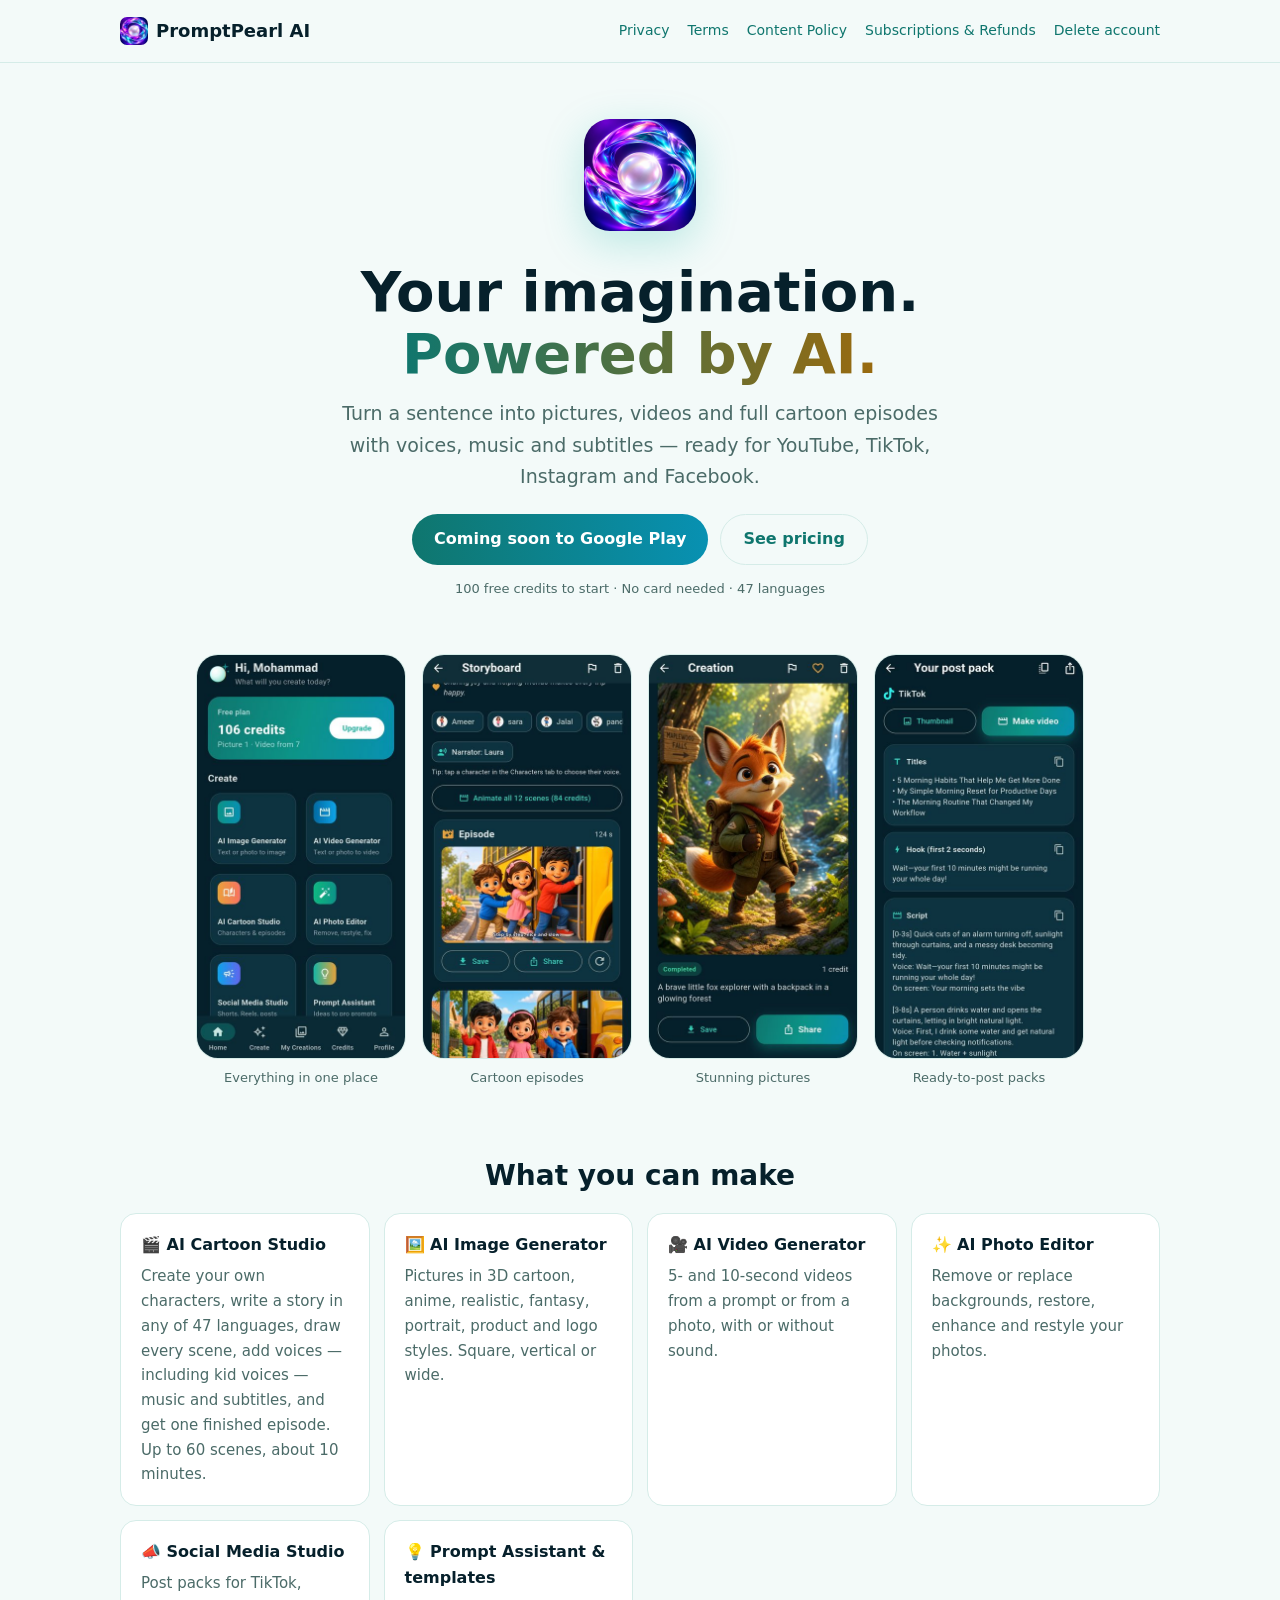
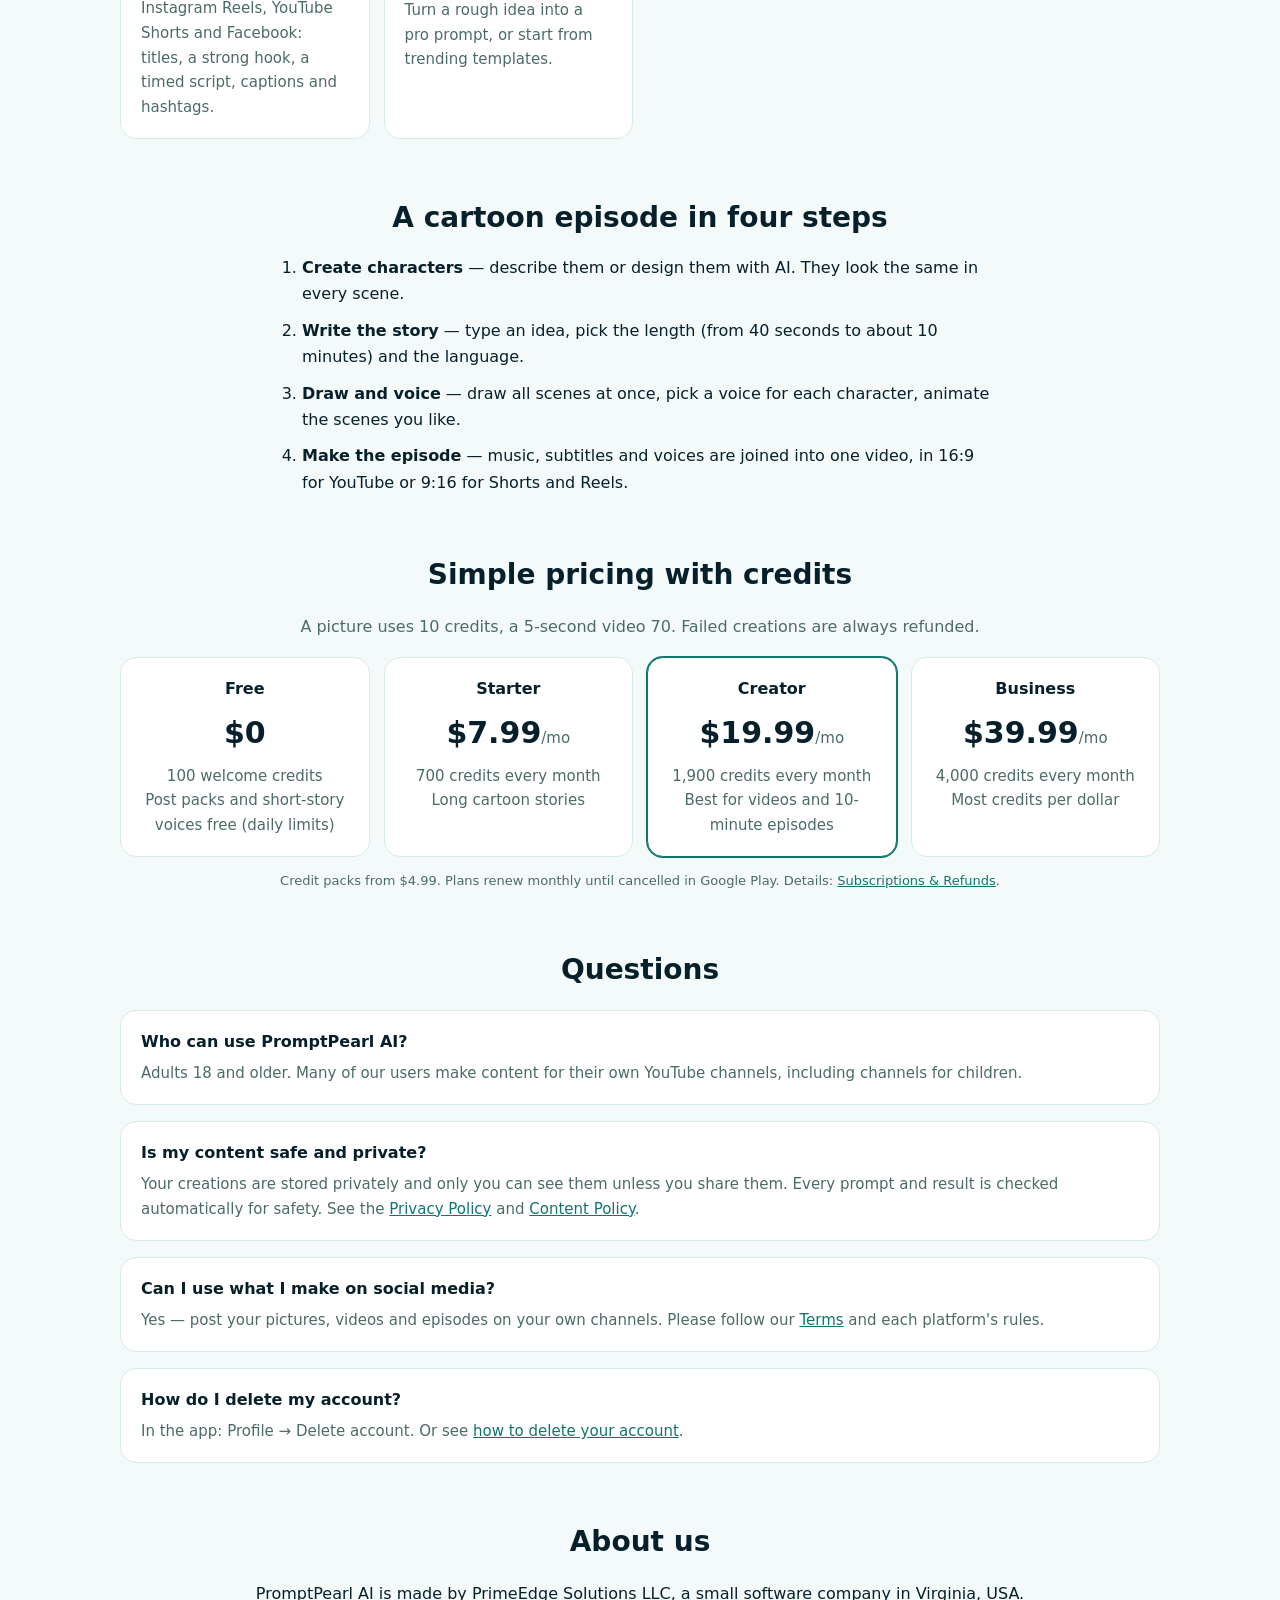
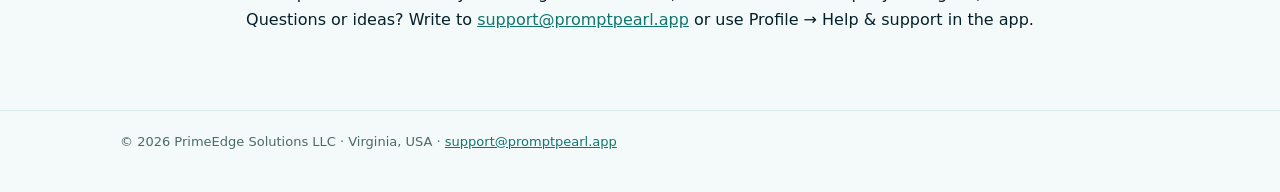
==== commit 8ff02900: "Name: PromptPearl AI" ====
--- a/index.html
+++ b/index.html
@@ -1,11 +1,11 @@
 <!doctype html>
 <html lang="en"><head><meta charset="utf-8"><meta name="viewport" content="width=device-width,initial-scale=1">
-<title>Pictures, videos and cartoon episodes with AI · PromptPearl AI Studio</title><meta name="description" content="PromptPearl AI Studio turns your ideas into pictures, videos, cartoon episodes with voices and music, and ready-to-post social media packs — in 47 languages.">
+<title>Pictures, videos and cartoon episodes with AI · PromptPearl AI</title><meta name="description" content="PromptPearl AI turns your ideas into pictures, videos, cartoon episodes with voices and music, and ready-to-post social media packs — in 47 languages.">
 <link rel="icon" href="img/favicon.png"><link rel="stylesheet" href="style.css"></head>
-<body class="home"><header><div class="wrap"><nav><a class="brand" href="index.html"><img src="img/favicon.png" alt="" width="28" height="28">PromptPearl AI Studio</a><a href="privacy.html">Privacy</a><a href="terms.html">Terms</a><a href="content-policy.html">Content Policy</a><a href="subscriptions.html">Subscriptions & Refunds</a><a href="delete-account.html">Delete account</a></nav></div></header>
+<body class="home"><header><div class="wrap"><nav><a class="brand" href="index.html"><img src="img/favicon.png" alt="" width="28" height="28">PromptPearl AI</a><a href="privacy.html">Privacy</a><a href="terms.html">Terms</a><a href="content-policy.html">Content Policy</a><a href="subscriptions.html">Subscriptions & Refunds</a><a href="delete-account.html">Delete account</a></nav></div></header>
 <main><div class="wrap">
 <section class="hero">
-  <img class="logo" src="img/logo.png" alt="PromptPearl AI Studio logo" width="112" height="112">
+  <img class="logo" src="img/logo.png" alt="PromptPearl AI logo" width="112" height="112">
   <h1>Your imagination.<br><span class="tag">Powered by AI.</span></h1>
   <p class="lead">Turn a sentence into pictures, videos and full cartoon episodes with voices, music and subtitles — ready for YouTube, TikTok, Instagram and Facebook.</p>
   <div class="cta">
@@ -16,7 +16,7 @@
 </section>
 
 <section class="shots" aria-label="App screenshots">
-  <figure><img src="img/home.jpg" alt="PromptPearl AI Studio home screen with all creation tools" loading="lazy"><figcaption>Everything in one place</figcaption></figure>
+  <figure><img src="img/home.jpg" alt="PromptPearl AI home screen with all creation tools" loading="lazy"><figcaption>Everything in one place</figcaption></figure>
   <figure><img src="img/episode.jpg" alt="A finished cartoon episode with subtitles" loading="lazy"><figcaption>Cartoon episodes</figcaption></figure>
   <figure><img src="img/creation.jpg" alt="An AI picture of a fox explorer" loading="lazy"><figcaption>Stunning pictures</figcaption></figure>
   <figure><img src="img/social.jpg" alt="A TikTok post pack with titles, hook and script" loading="lazy"><figcaption>Ready-to-post packs</figcaption></figure>
@@ -58,7 +58,7 @@
 
 <section>
   <h2 class="center">Questions</h2>
-  <div class="card"><b>Who can use PromptPearl AI Studio?</b><p>Adults 18 and older. Many of our users make content for their own YouTube channels, including channels for children.</p></div>
+  <div class="card"><b>Who can use PromptPearl AI?</b><p>Adults 18 and older. Many of our users make content for their own YouTube channels, including channels for children.</p></div>
   <div class="card"><b>Is my content safe and private?</b><p>Your creations are stored privately and only you can see them unless you share them. Every prompt and result is checked automatically for safety. See the <a href="privacy.html">Privacy Policy</a> and <a href="content-policy.html">Content Policy</a>.</p></div>
   <div class="card"><b>Can I use what I make on social media?</b><p>Yes — post your pictures, videos and episodes on your own channels. Please follow our <a href="terms.html">Terms</a> and each platform's rules.</p></div>
   <div class="card"><b>How do I delete my account?</b><p>In the app: Profile → Delete account. Or see <a href="delete-account.html">how to delete your account</a>.</p></div>
@@ -66,7 +66,7 @@
 
 <section class="about">
   <h2 class="center">About us</h2>
-  <p class="center">PromptPearl AI Studio is made by PrimeEdge Solutions LLC, a small software company in Virginia, USA.<br>Questions or ideas? Write to <a href="mailto:support@promptpearl.app">support@promptpearl.app</a> or use Profile → Help &amp; support in the app.</p>
+  <p class="center">PromptPearl AI is made by PrimeEdge Solutions LLC, a small software company in Virginia, USA.<br>Questions or ideas? Write to <a href="mailto:support@promptpearl.app">support@promptpearl.app</a> or use Profile → Help &amp; support in the app.</p>
 </section>
 
 </div></main>
